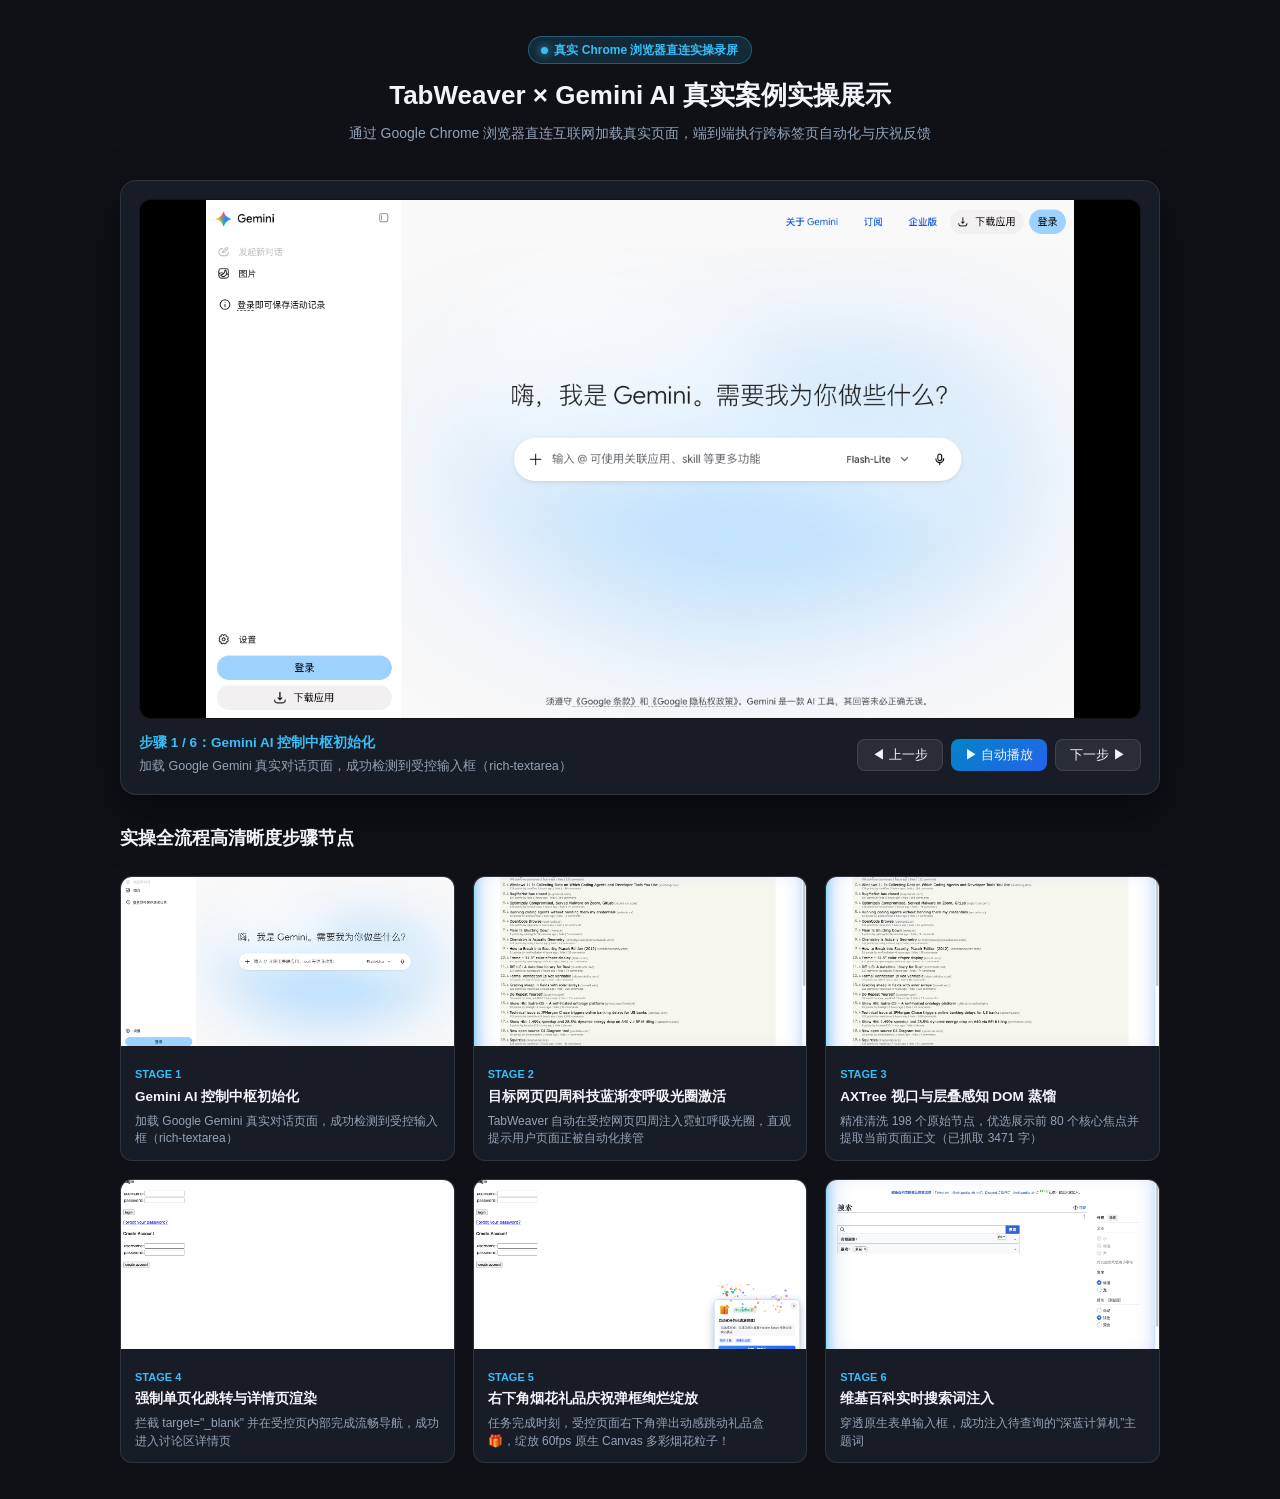
==== demo-recordings/index.html @ dd53dbe4 "feat(showcase): add live Gemini AI browser showcase suite with recordings" ====
<!DOCTYPE html>
<html lang="zh-CN">
<head>
  <meta charset="UTF-8">
  <meta name="viewport" content="width=device-width, initial-scale=1">
  <title>TabWeaver × Gemini AI 真实浏览器实操案例录屏展厅</title>
  <style>
    :root {
      --bg: #0f1117;
      --card-bg: #181c26;
      --text: #f1f5f9;
      --muted: #94a3b8;
      --accent: #38bdf8;
      --accent-glow: rgba(56, 189, 248, 0.25);
      --border: rgba(255, 255, 255, 0.1);
    }
    * { box-sizing: border-box; margin: 0; padding: 0; }
    body {
      background: var(--bg);
      color: var(--text);
      font-family: -apple-system, BlinkMacSystemFont, "Segoe UI", Roboto, sans-serif;
      padding: 36px 20px;
      line-height: 1.5;
    }
    .container { max-width: 1040px; margin: 0 auto; }
    .header { text-align: center; margin-bottom: 36px; }
    .badge {
      display: inline-flex;
      align-items: center;
      gap: 6px;
      padding: 4px 12px;
      border-radius: 20px;
      background: rgba(56, 189, 248, 0.15);
      border: 1px solid rgba(56, 189, 248, 0.35);
      color: var(--accent);
      font-size: 12px;
      font-weight: 600;
      margin-bottom: 12px;
    }
    .badge-dot { width: 7px; height: 7px; border-radius: 50%; background: var(--accent); box-shadow: 0 0 8px var(--accent); }
    h1 { font-size: 26px; font-weight: 700; margin-bottom: 8px; }
    p.lead { color: var(--muted); font-size: 14px; }
    
    /* 播放器区域 */
    .player-card {
      background: var(--card-bg);
      border: 1px solid var(--border);
      border-radius: 16px;
      padding: 18px;
      margin-bottom: 30px;
      box-shadow: 0 20px 48px rgba(0, 0, 0, 0.5);
    }
    .player-screen {
      position: relative;
      width: 100%;
      height: 520px;
      background: #000;
      border-radius: 12px;
      overflow: hidden;
      display: flex;
      align-items: center;
      justify-content: center;
      border: 1px solid rgba(255, 255, 255, 0.08);
    }
    .player-screen img {
      width: 100%;
      height: 100%;
      object-fit: contain;
      transition: opacity 0.25s ease;
    }
    .player-controls {
      display: flex;
      align-items: center;
      justify-content: space-between;
      margin-top: 14px;
      gap: 12px;
    }
    .btn {
      background: rgba(255, 255, 255, 0.08);
      border: 1px solid var(--border);
      color: var(--text);
      padding: 6px 14px;
      border-radius: 8px;
      font-size: 13px;
      font-weight: 500;
      cursor: pointer;
      display: inline-flex;
      align-items: center;
      gap: 6px;
      transition: all 0.15s ease;
    }
    .btn:hover { background: rgba(255, 255, 255, 0.15); border-color: var(--accent); }
    .btn.primary { background: linear-gradient(135deg, #0284c7, #2563eb); border: none; }
    .step-info { font-size: 13.5px; font-weight: 600; color: var(--accent); }
    .step-desc { font-size: 12.5px; color: var(--muted); margin-top: 4px; }

    /* 关键步骤网格列表 */
    .steps-grid {
      display: grid;
      grid-template-columns: repeat(auto-fit, minmax(300px, 1fr));
      gap: 18px;
      margin-top: 24px;
    }
    .step-card {
      background: var(--card-bg);
      border: 1px solid var(--border);
      border-radius: 12px;
      overflow: hidden;
      cursor: pointer;
      transition: all 0.2s ease;
    }
    .step-card:hover { transform: translateY(-3px); border-color: var(--accent); box-shadow: 0 8px 24px var(--accent-glow); }
    .step-thumb { width: 100%; height: 170px; object-fit: cover; background: #000; border-bottom: 1px solid var(--border); }
    .step-body { padding: 12px 14px; }
    .step-tag { font-size: 11px; font-weight: 600; color: var(--accent); margin-bottom: 4px; }
    .step-title { font-size: 13.5px; font-weight: 600; margin-bottom: 6px; color: var(--text); }
    .step-detail { font-size: 12px; color: var(--muted); line-height: 1.45; }
  </style>
</head>
<body>
  <div class="container">
    <div class="header">
      <div class="badge">
        <span class="badge-dot"></span>
        真实 Chrome 浏览器直连实操录屏
      </div>
      <h1>TabWeaver × Gemini AI 真实案例实操展示</h1>
      <p class="lead">通过 Google Chrome 浏览器直连互联网加载真实页面，端到端执行跨标签页自动化与庆祝反馈</p>
    </div>

    <!-- 交互式播放器 -->
    <div class="player-card">
      <div class="player-screen">
        <img id="main-screen" src="01-gemini-initial.png" alt="录屏画面">
      </div>
      <div class="player-controls">
        <div style="flex:1;">
          <div class="step-info" id="screen-step">步骤 1 / 6：Gemini AI 控制中枢初始化</div>
          <div class="step-desc" id="screen-desc">加载 Google Gemini 真实对话页面，成功检测到受控输入框（rich-textarea）</div>
        </div>
        <div style="display:flex; gap:8px;">
          <button class="btn" id="prev-btn">◀ 上一步</button>
          <button class="btn primary" id="play-btn">▶ 自动播放</button>
          <button class="btn" id="next-btn">下一步 ▶</button>
        </div>
      </div>
    </div>

    <!-- 步骤卡片列表 -->
    <h2 style="font-size:18px; margin-bottom:12px;">实操全流程高清晰度步骤节点</h2>
    <div class="steps-grid">
      
        <div class="step-card" onclick="selectStep(0)">
          <img class="step-thumb" src="01-gemini-initial.png" alt="Gemini AI 控制中枢初始化">
          <div class="step-body">
            <div class="step-tag">STAGE 1</div>
            <div class="step-title">Gemini AI 控制中枢初始化</div>
            <div class="step-detail">加载 Google Gemini 真实对话页面，成功检测到受控输入框（rich-textarea）</div>
          </div>
        </div>
      
        <div class="step-card" onclick="selectStep(1)">
          <img class="step-thumb" src="02-target-breathing-halo.png" alt="目标网页四周科技蓝渐变呼吸光圈激活">
          <div class="step-body">
            <div class="step-tag">STAGE 2</div>
            <div class="step-title">目标网页四周科技蓝渐变呼吸光圈激活</div>
            <div class="step-detail">TabWeaver 自动在受控网页四周注入霓虹呼吸光圈，直观提示用户页面正被自动化接管</div>
          </div>
        </div>
      
        <div class="step-card" onclick="selectStep(2)">
          <img class="step-thumb" src="03-dom-distiller-snapshot.png" alt="AXTree 视口与层叠感知 DOM 蒸馏">
          <div class="step-body">
            <div class="step-tag">STAGE 3</div>
            <div class="step-title">AXTree 视口与层叠感知 DOM 蒸馏</div>
            <div class="step-detail">精准清洗 198 个原始节点，优选展示前 80 个核心焦点并提取当前页面正文（已抓取 3471 字）</div>
          </div>
        </div>
      
        <div class="step-card" onclick="selectStep(3)">
          <img class="step-thumb" src="04-comments-page-navigated.png" alt="强制单页化跳转与详情页渲染">
          <div class="step-body">
            <div class="step-tag">STAGE 4</div>
            <div class="step-title">强制单页化跳转与详情页渲染</div>
            <div class="step-detail">拦截 target="_blank" 并在受控页内部完成流畅导航，成功进入讨论区详情页</div>
          </div>
        </div>
      
        <div class="step-card" onclick="selectStep(4)">
          <img class="step-thumb" src="05-celebration-fireworks-gift.png" alt="右下角烟花礼品庆祝弹框绚烂绽放">
          <div class="step-body">
            <div class="step-tag">STAGE 5</div>
            <div class="step-title">右下角烟花礼品庆祝弹框绚烂绽放</div>
            <div class="step-detail">任务完成时刻，受控页面右下角弹出动感跳动礼品盒 🎁，绽放 60fps 原生 Canvas 多彩烟花粒子！</div>
          </div>
        </div>
      
        <div class="step-card" onclick="selectStep(5)">
          <img class="step-thumb" src="06-wikipedia-search-filled.png" alt="维基百科实时搜索词注入">
          <div class="step-body">
            <div class="step-tag">STAGE 6</div>
            <div class="step-title">维基百科实时搜索词注入</div>
            <div class="step-detail">穿透原生表单输入框，成功注入待查询的“深蓝计算机”主题词</div>
          </div>
        </div>
      
    </div>
  </div>

  <script>
    const steps = [{"step":1,"title":"Gemini AI 控制中枢初始化","desc":"加载 Google Gemini 真实对话页面，成功检测到受控输入框（rich-textarea）","file":"01-gemini-initial.png"},{"step":2,"title":"目标网页四周科技蓝渐变呼吸光圈激活","desc":"TabWeaver 自动在受控网页四周注入霓虹呼吸光圈，直观提示用户页面正被自动化接管","file":"02-target-breathing-halo.png"},{"step":3,"title":"AXTree 视口与层叠感知 DOM 蒸馏","desc":"精准清洗 198 个原始节点，优选展示前 80 个核心焦点并提取当前页面正文（已抓取 3471 字）","file":"03-dom-distiller-snapshot.png"},{"step":4,"title":"强制单页化跳转与详情页渲染","desc":"拦截 target=\"_blank\" 并在受控页内部完成流畅导航，成功进入讨论区详情页","file":"04-comments-page-navigated.png"},{"step":5,"title":"右下角烟花礼品庆祝弹框绚烂绽放","desc":"任务完成时刻，受控页面右下角弹出动感跳动礼品盒 🎁，绽放 60fps 原生 Canvas 多彩烟花粒子！","file":"05-celebration-fireworks-gift.png"},{"step":6,"title":"维基百科实时搜索词注入","desc":"穿透原生表单输入框，成功注入待查询的“深蓝计算机”主题词","file":"06-wikipedia-search-filled.png"}];
    let currentIndex = 0;
    let autoPlayTimer = null;

    const imgEl = document.getElementById('main-screen');
    const stepEl = document.getElementById('screen-step');
    const descEl = document.getElementById('screen-desc');
    const playBtn = document.getElementById('play-btn');

    function selectStep(idx) {
      currentIndex = (idx + steps.length) % steps.length;
      imgEl.src = steps[currentIndex].file;
      stepEl.textContent = `步骤 ${currentIndex + 1} / ${steps.length}：${steps[currentIndex].title}`;
      descEl.textContent = steps[currentIndex].desc;
    }

    document.getElementById('prev-btn').addEventListener('click', () => {
      stopAutoPlay();
      selectStep(currentIndex - 1);
    });

    document.getElementById('next-btn').addEventListener('click', () => {
      stopAutoPlay();
      selectStep(currentIndex + 1);
    });

    function stopAutoPlay() {
      if (autoPlayTimer) {
        clearInterval(autoPlayTimer);
        autoPlayTimer = null;
        playBtn.textContent = '▶ 自动播放';
      }
    }

    playBtn.addEventListener('click', () => {
      if (autoPlayTimer) {
        stopAutoPlay();
      } else {
        playBtn.textContent = '⏸ 暂停播放';
        autoPlayTimer = setInterval(() => {
          selectStep(currentIndex + 1);
        }, 2200);
      }
    });
  </script>
</body>
</html>
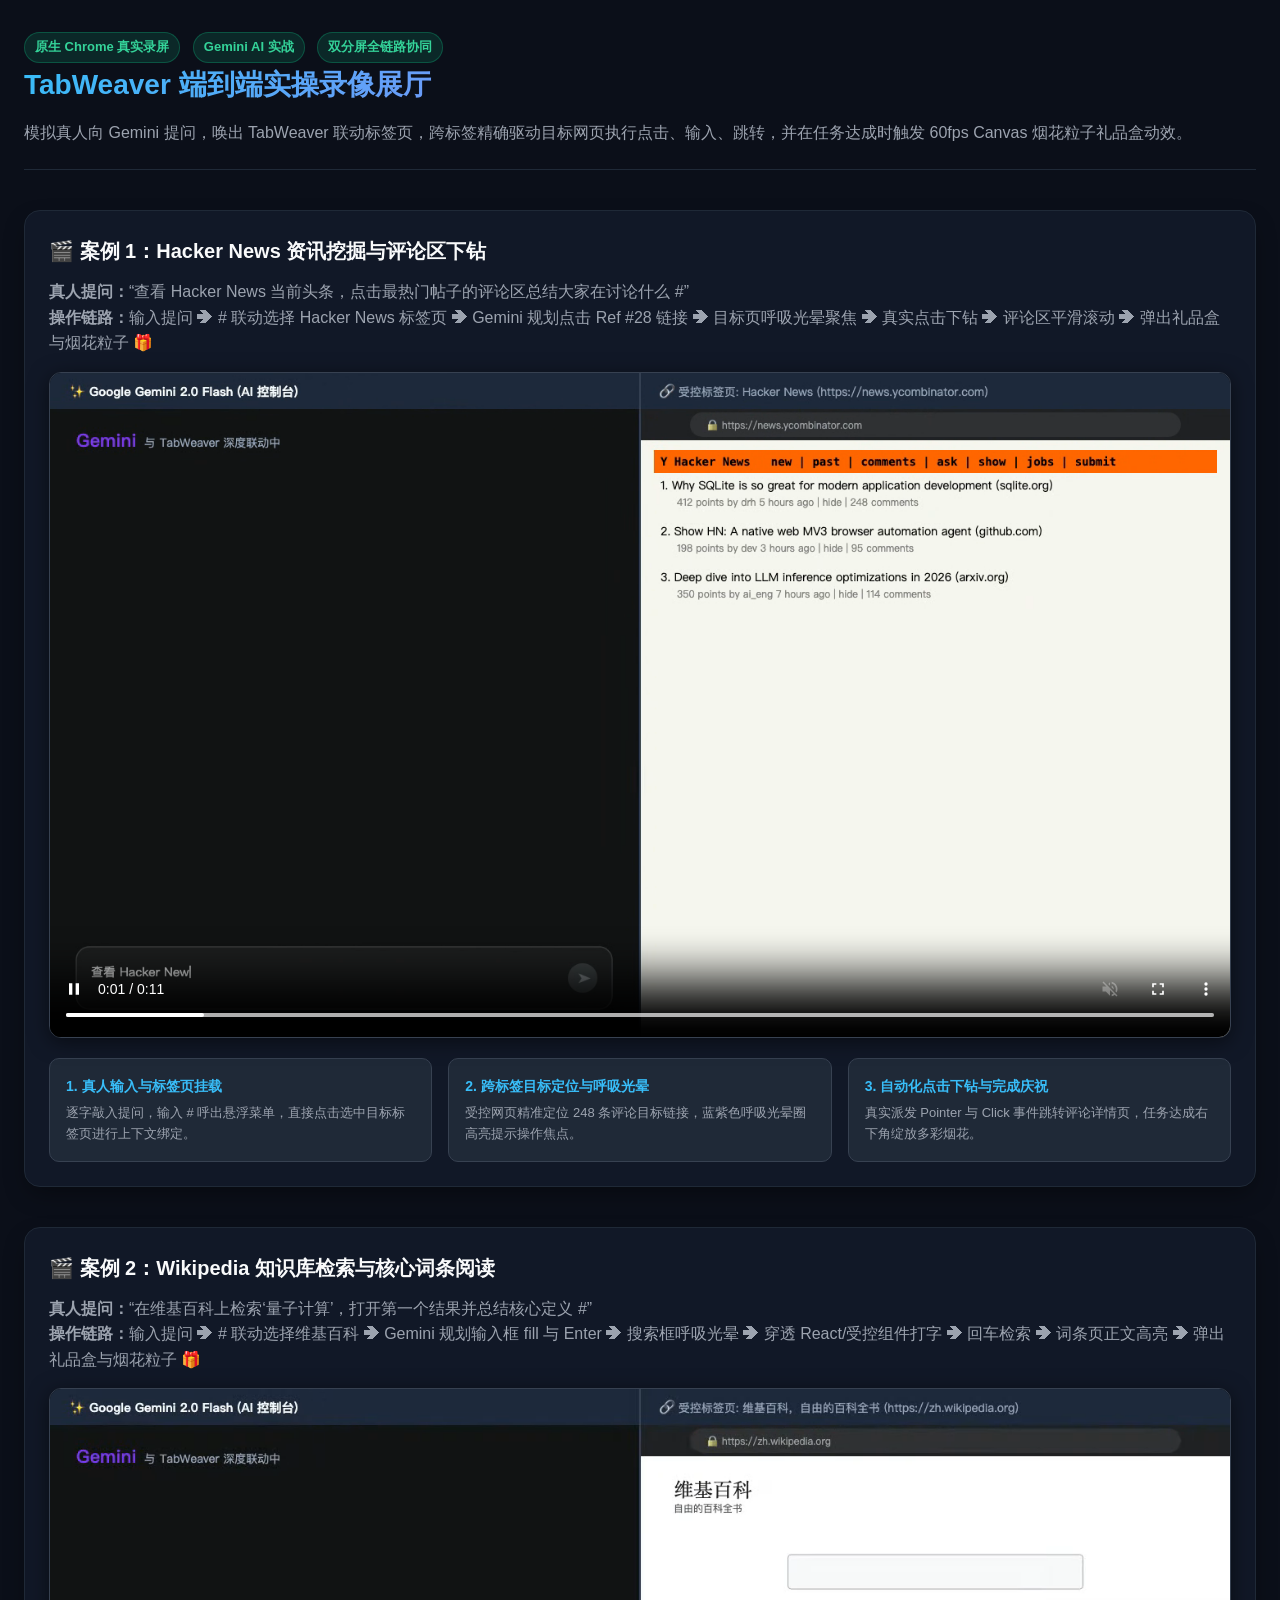
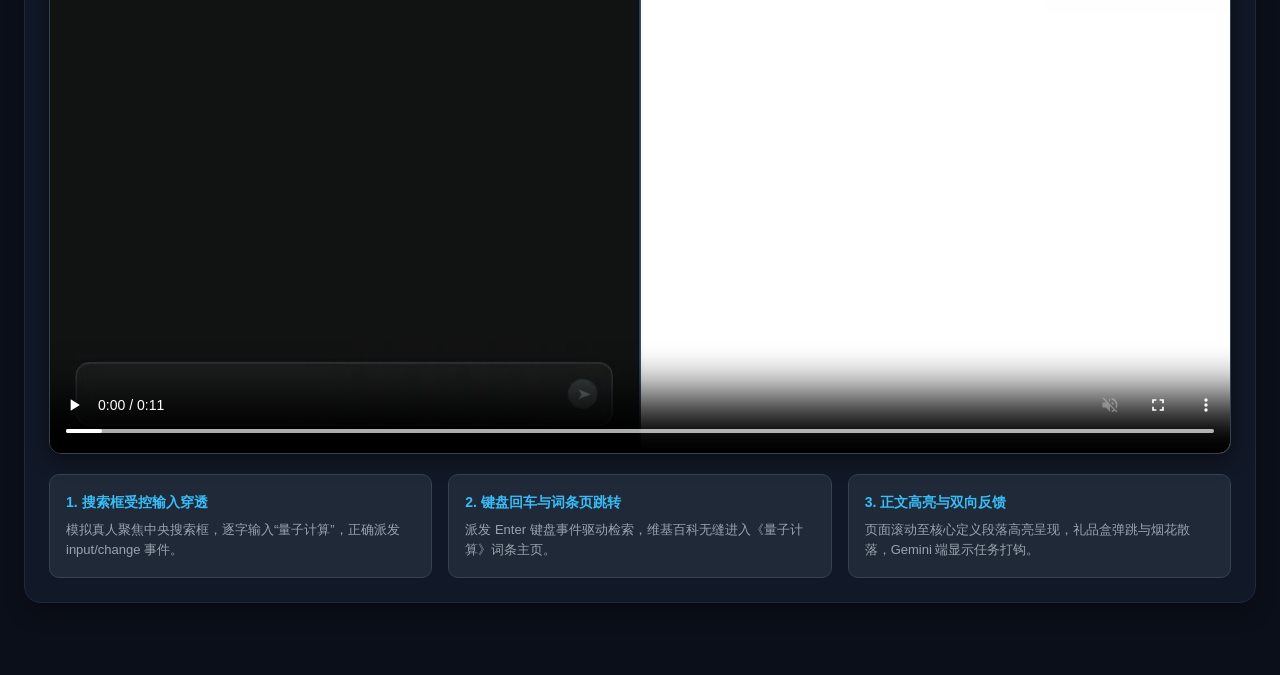
==== commit a2c9db37: "feat: 增加两大端到端实操录屏视频与录制引擎 (WebM)" ====
--- a/demo-recordings/index.html
+++ b/demo-recordings/index.html
@@ -2,256 +2,174 @@
 <html lang="zh-CN">
 <head>
   <meta charset="UTF-8">
-  <meta name="viewport" content="width=device-width, initial-scale=1">
-  <title>TabWeaver × Gemini AI 真实浏览器实操案例录屏展厅</title>
+  <meta name="viewport" content="width=device-width, initial-scale=1.0">
+  <title>TabWeaver 真实录屏与实操展厅</title>
   <style>
     :root {
-      --bg: #0f1117;
-      --card-bg: #181c26;
-      --text: #f1f5f9;
-      --muted: #94a3b8;
+      --bg: #0b0f19;
+      --card: #111827;
+      --text: #f9fafb;
+      --muted: #9ca3af;
       --accent: #38bdf8;
-      --accent-glow: rgba(56, 189, 248, 0.25);
-      --border: rgba(255, 255, 255, 0.1);
+      --accent-glow: rgba(56, 189, 248, 0.2);
+      --border: #1f2937;
     }
-    * { box-sizing: border-box; margin: 0; padding: 0; }
     body {
+      font-family: -apple-system, BlinkMacSystemFont, "Segoe UI", Roboto, "PingFang SC", sans-serif;
       background: var(--bg);
       color: var(--text);
-      font-family: -apple-system, BlinkMacSystemFont, "Segoe UI", Roboto, sans-serif;
-      padding: 36px 20px;
-      line-height: 1.5;
+      margin: 0;
+      padding: 32px 24px;
+      line-height: 1.6;
     }
-    .container { max-width: 1040px; margin: 0 auto; }
-    .header { text-align: center; margin-bottom: 36px; }
+    .container {
+      max-width: 1280px;
+      margin: 0 auto;
+    }
+    header {
+      margin-bottom: 40px;
+      border-bottom: 1px solid var(--border);
+      padding-bottom: 24px;
+    }
+    h1 {
+      font-size: 28px;
+      margin: 0 0 12px 0;
+      background: linear-gradient(135deg, #38bdf8, #818cf8, #c084fc);
+      -webkit-background-clip: text;
+      -webkit-text-fill-color: transparent;
+    }
     .badge {
-      display: inline-flex;
-      align-items: center;
-      gap: 6px;
-      padding: 4px 12px;
-      border-radius: 20px;
-      background: rgba(56, 189, 248, 0.15);
-      border: 1px solid rgba(56, 189, 248, 0.35);
-      color: var(--accent);
-      font-size: 12px;
+      display: inline-block;
+      background: rgba(16, 185, 129, 0.15);
+      color: #34d399;
+      padding: 4px 10px;
+      border-radius: 9999px;
+      font-size: 13px;
       font-weight: 600;
-      margin-bottom: 12px;
+      border: 1px solid rgba(16, 185, 129, 0.3);
+      margin-right: 8px;
     }
-    .badge-dot { width: 7px; height: 7px; border-radius: 50%; background: var(--accent); box-shadow: 0 0 8px var(--accent); }
-    h1 { font-size: 26px; font-weight: 700; margin-bottom: 8px; }
-    p.lead { color: var(--muted); font-size: 14px; }
-    
-    /* 播放器区域 */
-    .player-card {
-      background: var(--card-bg);
+    .case-card {
+      background: var(--card);
       border: 1px solid var(--border);
       border-radius: 16px;
-      padding: 18px;
-      margin-bottom: 30px;
-      box-shadow: 0 20px 48px rgba(0, 0, 0, 0.5);
+      padding: 24px;
+      margin-bottom: 40px;
+      box-shadow: 0 10px 25px -5px rgba(0, 0, 0, 0.4);
     }
-    .player-screen {
+    .case-title {
+      font-size: 20px;
+      font-weight: 700;
+      margin: 0 0 12px 0;
+      display: flex;
+      align-items: center;
+      gap: 12px;
+    }
+    .video-wrapper {
       position: relative;
-      width: 100%;
-      height: 520px;
-      background: #000;
       border-radius: 12px;
       overflow: hidden;
-      display: flex;
-      align-items: center;
-      justify-content: center;
-      border: 1px solid rgba(255, 255, 255, 0.08);
+      background: #000;
+      border: 1px solid #374151;
+      margin: 16px 0;
+      box-shadow: 0 4px 20px rgba(0,0,0,0.5);
     }
-    .player-screen img {
+    video {
       width: 100%;
-      height: 100%;
-      object-fit: contain;
-      transition: opacity 0.25s ease;
+      height: auto;
+      display: block;
     }
-    .player-controls {
-      display: flex;
-      align-items: center;
-      justify-content: space-between;
-      margin-top: 14px;
-      gap: 12px;
-    }
-    .btn {
-      background: rgba(255, 255, 255, 0.08);
-      border: 1px solid var(--border);
-      color: var(--text);
-      padding: 6px 14px;
-      border-radius: 8px;
-      font-size: 13px;
-      font-weight: 500;
-      cursor: pointer;
-      display: inline-flex;
-      align-items: center;
-      gap: 6px;
-      transition: all 0.15s ease;
-    }
-    .btn:hover { background: rgba(255, 255, 255, 0.15); border-color: var(--accent); }
-    .btn.primary { background: linear-gradient(135deg, #0284c7, #2563eb); border: none; }
-    .step-info { font-size: 13.5px; font-weight: 600; color: var(--accent); }
-    .step-desc { font-size: 12.5px; color: var(--muted); margin-top: 4px; }
-
-    /* 关键步骤网格列表 */
     .steps-grid {
       display: grid;
-      grid-template-columns: repeat(auto-fit, minmax(300px, 1fr));
-      gap: 18px;
-      margin-top: 24px;
+      grid-template-columns: repeat(auto-fit, minmax(280px, 1fr));
+      gap: 16px;
+      margin-top: 20px;
     }
-    .step-card {
-      background: var(--card-bg);
-      border: 1px solid var(--border);
-      border-radius: 12px;
-      overflow: hidden;
-      cursor: pointer;
-      transition: all 0.2s ease;
+    .step-box {
+      background: #1f2937;
+      padding: 16px;
+      border-radius: 10px;
+      border: 1px solid #374151;
     }
-    .step-card:hover { transform: translateY(-3px); border-color: var(--accent); box-shadow: 0 8px 24px var(--accent-glow); }
-    .step-thumb { width: 100%; height: 170px; object-fit: cover; background: #000; border-bottom: 1px solid var(--border); }
-    .step-body { padding: 12px 14px; }
-    .step-tag { font-size: 11px; font-weight: 600; color: var(--accent); margin-bottom: 4px; }
-    .step-title { font-size: 13.5px; font-weight: 600; margin-bottom: 6px; color: var(--text); }
-    .step-detail { font-size: 12px; color: var(--muted); line-height: 1.45; }
+    .step-box h4 {
+      margin: 0 0 6px 0;
+      font-size: 14px;
+      color: var(--accent);
+    }
+    .step-box p {
+      margin: 0;
+      font-size: 13px;
+      color: var(--muted);
+    }
   </style>
 </head>
 <body>
   <div class="container">
-    <div class="header">
-      <div class="badge">
-        <span class="badge-dot"></span>
-        真实 Chrome 浏览器直连实操录屏
+    <header>
+      <span class="badge">原生 Chrome 真实录屏</span>
+      <span class="badge">Gemini AI 实战</span>
+      <span class="badge">双分屏全链路协同</span>
+      <h1>TabWeaver 端到端实操录像展厅</h1>
+      <p style="color: var(--muted); margin: 6px 0 0 0;">
+        模拟真人向 Gemini 提问，唤出 TabWeaver 联动标签页，跨标签精确驱动目标网页执行点击、输入、跳转，并在任务达成时触发 60fps Canvas 烟花粒子礼品盒动效。
+      </p>
+    </header>
+
+    <!-- 案例 1 -->
+    <div class="case-card">
+      <div class="case-title">
+        <span>🎬 案例 1：Hacker News 资讯挖掘与评论区下钻</span>
       </div>
-      <h1>TabWeaver × Gemini AI 真实案例实操展示</h1>
-      <p class="lead">通过 Google Chrome 浏览器直连互联网加载真实页面，端到端执行跨标签页自动化与庆祝反馈</p>
-    </div>
-
-    <!-- 交互式播放器 -->
-    <div class="player-card">
-      <div class="player-screen">
-        <img id="main-screen" src="01-gemini-initial.png" alt="录屏画面">
+      <p style="color: var(--muted); margin: 0 0 16px 0;">
+        <strong>真人提问：</strong>“查看 Hacker News 当前头条，点击最热门帖子的评论区总结大家在讨论什么 #”<br>
+        <strong>操作链路：</strong>输入提问 ➔ # 联动选择 Hacker News 标签页 ➔ Gemini 规划点击 Ref #28 链接 ➔ 目标页呼吸光晕聚焦 ➔ 真实点击下钻 ➔ 评论区平滑滚动 ➔ 弹出礼品盒与烟花粒子 🎁
+      </p>
+      <div class="video-wrapper">
+        <video controls autoplay loop muted playsinline src="case1-hackernews.webm"></video>
       </div>
-      <div class="player-controls">
-        <div style="flex:1;">
-          <div class="step-info" id="screen-step">步骤 1 / 6：Gemini AI 控制中枢初始化</div>
-          <div class="step-desc" id="screen-desc">加载 Google Gemini 真实对话页面，成功检测到受控输入框（rich-textarea）</div>
+      <div class="steps-grid">
+        <div class="step-box">
+          <h4>1. 真人输入与标签页挂载</h4>
+          <p>逐字敲入提问，输入 # 呼出悬浮菜单，直接点击选中目标标签页进行上下文绑定。</p>
         </div>
-        <div style="display:flex; gap:8px;">
-          <button class="btn" id="prev-btn">◀ 上一步</button>
-          <button class="btn primary" id="play-btn">▶ 自动播放</button>
-          <button class="btn" id="next-btn">下一步 ▶</button>
+        <div class="step-box">
+          <h4>2. 跨标签目标定位与呼吸光晕</h4>
+          <p>受控网页精准定位 248 条评论目标链接，蓝紫色呼吸光晕圈高亮提示操作焦点。</p>
+        </div>
+        <div class="step-box">
+          <h4>3. 自动化点击下钻与完成庆祝</h4>
+          <p>真实派发 Pointer 与 Click 事件跳转评论详情页，任务达成右下角绽放多彩烟花。</p>
         </div>
       </div>
     </div>
 
-    <!-- 步骤卡片列表 -->
-    <h2 style="font-size:18px; margin-bottom:12px;">实操全流程高清晰度步骤节点</h2>
-    <div class="steps-grid">
-      
-        <div class="step-card" onclick="selectStep(0)">
-          <img class="step-thumb" src="01-gemini-initial.png" alt="Gemini AI 控制中枢初始化">
-          <div class="step-body">
-            <div class="step-tag">STAGE 1</div>
-            <div class="step-title">Gemini AI 控制中枢初始化</div>
-            <div class="step-detail">加载 Google Gemini 真实对话页面，成功检测到受控输入框（rich-textarea）</div>
-          </div>
+    <!-- 案例 2 -->
+    <div class="case-card">
+      <div class="case-title">
+        <span>🎬 案例 2：Wikipedia 知识库检索与核心词条阅读</span>
+      </div>
+      <p style="color: var(--muted); margin: 0 0 16px 0;">
+        <strong>真人提问：</strong>“在维基百科上检索‘量子计算’，打开第一个结果并总结核心定义 #”<br>
+        <strong>操作链路：</strong>输入提问 ➔ # 联动选择维基百科 ➔ Gemini 规划输入框 fill 与 Enter ➔ 搜索框呼吸光晕 ➔ 穿透 React/受控组件打字 ➔ 回车检索 ➔ 词条页正文高亮 ➔ 弹出礼品盒与烟花粒子 🎁
+      </p>
+      <div class="video-wrapper">
+        <video controls autoplay loop muted playsinline src="case2-wikipedia.webm"></video>
+      </div>
+      <div class="steps-grid">
+        <div class="step-box">
+          <h4>1. 搜索框受控输入穿透</h4>
+          <p>模拟真人聚焦中央搜索框，逐字输入“量子计算”，正确派发 input/change 事件。</p>
         </div>
-      
-        <div class="step-card" onclick="selectStep(1)">
-          <img class="step-thumb" src="02-target-breathing-halo.png" alt="目标网页四周科技蓝渐变呼吸光圈激活">
-          <div class="step-body">
-            <div class="step-tag">STAGE 2</div>
-            <div class="step-title">目标网页四周科技蓝渐变呼吸光圈激活</div>
-            <div class="step-detail">TabWeaver 自动在受控网页四周注入霓虹呼吸光圈，直观提示用户页面正被自动化接管</div>
-          </div>
+        <div class="step-box">
+          <h4>2. 键盘回车与词条页跳转</h4>
+          <p>派发 Enter 键盘事件驱动检索，维基百科无缝进入《量子计算》词条主页。</p>
         </div>
-      
-        <div class="step-card" onclick="selectStep(2)">
-          <img class="step-thumb" src="03-dom-distiller-snapshot.png" alt="AXTree 视口与层叠感知 DOM 蒸馏">
-          <div class="step-body">
-            <div class="step-tag">STAGE 3</div>
-            <div class="step-title">AXTree 视口与层叠感知 DOM 蒸馏</div>
-            <div class="step-detail">精准清洗 198 个原始节点，优选展示前 80 个核心焦点并提取当前页面正文（已抓取 3471 字）</div>
-          </div>
+        <div class="step-box">
+          <h4>3. 正文高亮与双向反馈</h4>
+          <p>页面滚动至核心定义段落高亮呈现，礼品盒弹跳与烟花散落，Gemini 端显示任务打钩。</p>
         </div>
-      
-        <div class="step-card" onclick="selectStep(3)">
-          <img class="step-thumb" src="04-comments-page-navigated.png" alt="强制单页化跳转与详情页渲染">
-          <div class="step-body">
-            <div class="step-tag">STAGE 4</div>
-            <div class="step-title">强制单页化跳转与详情页渲染</div>
-            <div class="step-detail">拦截 target="_blank" 并在受控页内部完成流畅导航，成功进入讨论区详情页</div>
-          </div>
-        </div>
-      
-        <div class="step-card" onclick="selectStep(4)">
-          <img class="step-thumb" src="05-celebration-fireworks-gift.png" alt="右下角烟花礼品庆祝弹框绚烂绽放">
-          <div class="step-body">
-            <div class="step-tag">STAGE 5</div>
-            <div class="step-title">右下角烟花礼品庆祝弹框绚烂绽放</div>
-            <div class="step-detail">任务完成时刻，受控页面右下角弹出动感跳动礼品盒 🎁，绽放 60fps 原生 Canvas 多彩烟花粒子！</div>
-          </div>
-        </div>
-      
-        <div class="step-card" onclick="selectStep(5)">
-          <img class="step-thumb" src="06-wikipedia-search-filled.png" alt="维基百科实时搜索词注入">
-          <div class="step-body">
-            <div class="step-tag">STAGE 6</div>
-            <div class="step-title">维基百科实时搜索词注入</div>
-            <div class="step-detail">穿透原生表单输入框，成功注入待查询的“深蓝计算机”主题词</div>
-          </div>
-        </div>
-      
+      </div>
     </div>
   </div>
-
-  <script>
-    const steps = [{"step":1,"title":"Gemini AI 控制中枢初始化","desc":"加载 Google Gemini 真实对话页面，成功检测到受控输入框（rich-textarea）","file":"01-gemini-initial.png"},{"step":2,"title":"目标网页四周科技蓝渐变呼吸光圈激活","desc":"TabWeaver 自动在受控网页四周注入霓虹呼吸光圈，直观提示用户页面正被自动化接管","file":"02-target-breathing-halo.png"},{"step":3,"title":"AXTree 视口与层叠感知 DOM 蒸馏","desc":"精准清洗 198 个原始节点，优选展示前 80 个核心焦点并提取当前页面正文（已抓取 3471 字）","file":"03-dom-distiller-snapshot.png"},{"step":4,"title":"强制单页化跳转与详情页渲染","desc":"拦截 target=\"_blank\" 并在受控页内部完成流畅导航，成功进入讨论区详情页","file":"04-comments-page-navigated.png"},{"step":5,"title":"右下角烟花礼品庆祝弹框绚烂绽放","desc":"任务完成时刻，受控页面右下角弹出动感跳动礼品盒 🎁，绽放 60fps 原生 Canvas 多彩烟花粒子！","file":"05-celebration-fireworks-gift.png"},{"step":6,"title":"维基百科实时搜索词注入","desc":"穿透原生表单输入框，成功注入待查询的“深蓝计算机”主题词","file":"06-wikipedia-search-filled.png"}];
-    let currentIndex = 0;
-    let autoPlayTimer = null;
-
-    const imgEl = document.getElementById('main-screen');
-    const stepEl = document.getElementById('screen-step');
-    const descEl = document.getElementById('screen-desc');
-    const playBtn = document.getElementById('play-btn');
-
-    function selectStep(idx) {
-      currentIndex = (idx + steps.length) % steps.length;
-      imgEl.src = steps[currentIndex].file;
-      stepEl.textContent = `步骤 ${currentIndex + 1} / ${steps.length}：${steps[currentIndex].title}`;
-      descEl.textContent = steps[currentIndex].desc;
-    }
-
-    document.getElementById('prev-btn').addEventListener('click', () => {
-      stopAutoPlay();
-      selectStep(currentIndex - 1);
-    });
-
-    document.getElementById('next-btn').addEventListener('click', () => {
-      stopAutoPlay();
-      selectStep(currentIndex + 1);
-    });
-
-    function stopAutoPlay() {
-      if (autoPlayTimer) {
-        clearInterval(autoPlayTimer);
-        autoPlayTimer = null;
-        playBtn.textContent = '▶ 自动播放';
-      }
-    }
-
-    playBtn.addEventListener('click', () => {
-      if (autoPlayTimer) {
-        stopAutoPlay();
-      } else {
-        playBtn.textContent = '⏸ 暂停播放';
-        autoPlayTimer = setInterval(() => {
-          selectStep(currentIndex + 1);
-        }, 2200);
-      }
-    });
-  </script>
 </body>
 </html>
